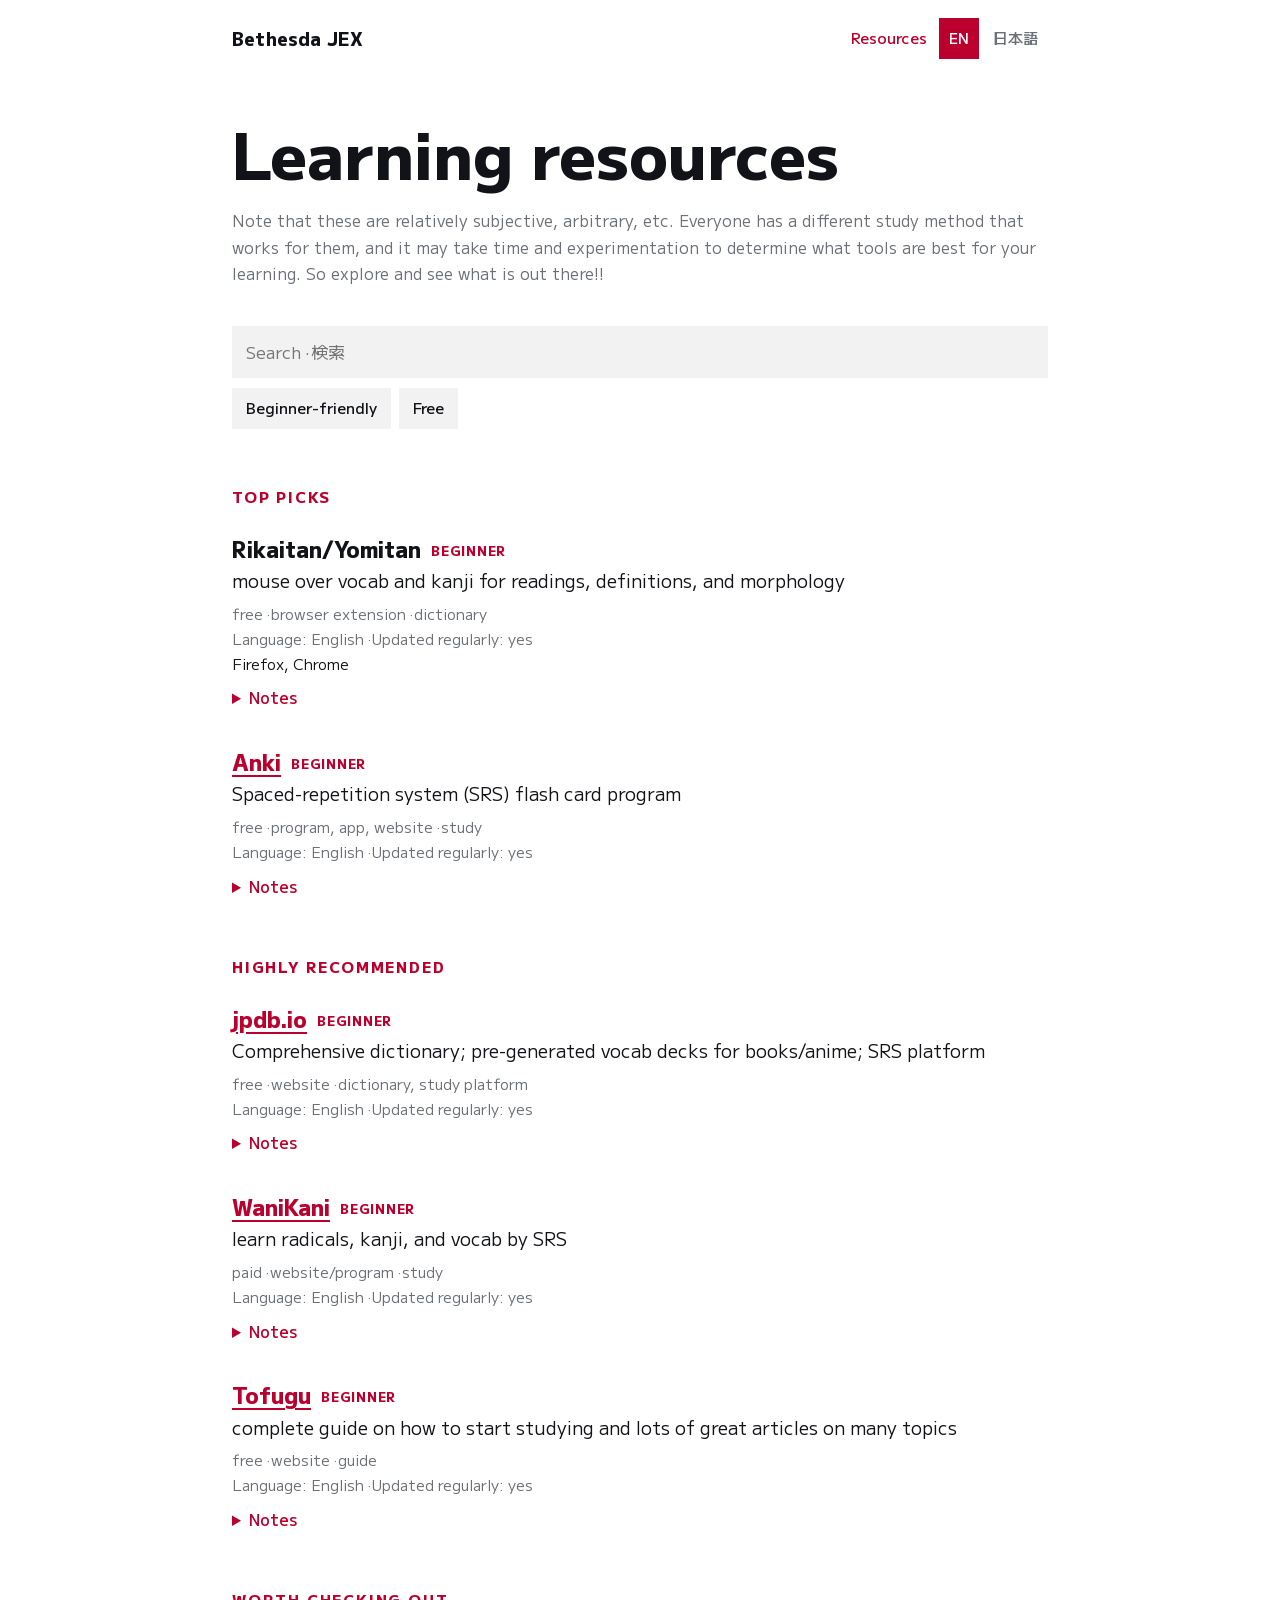
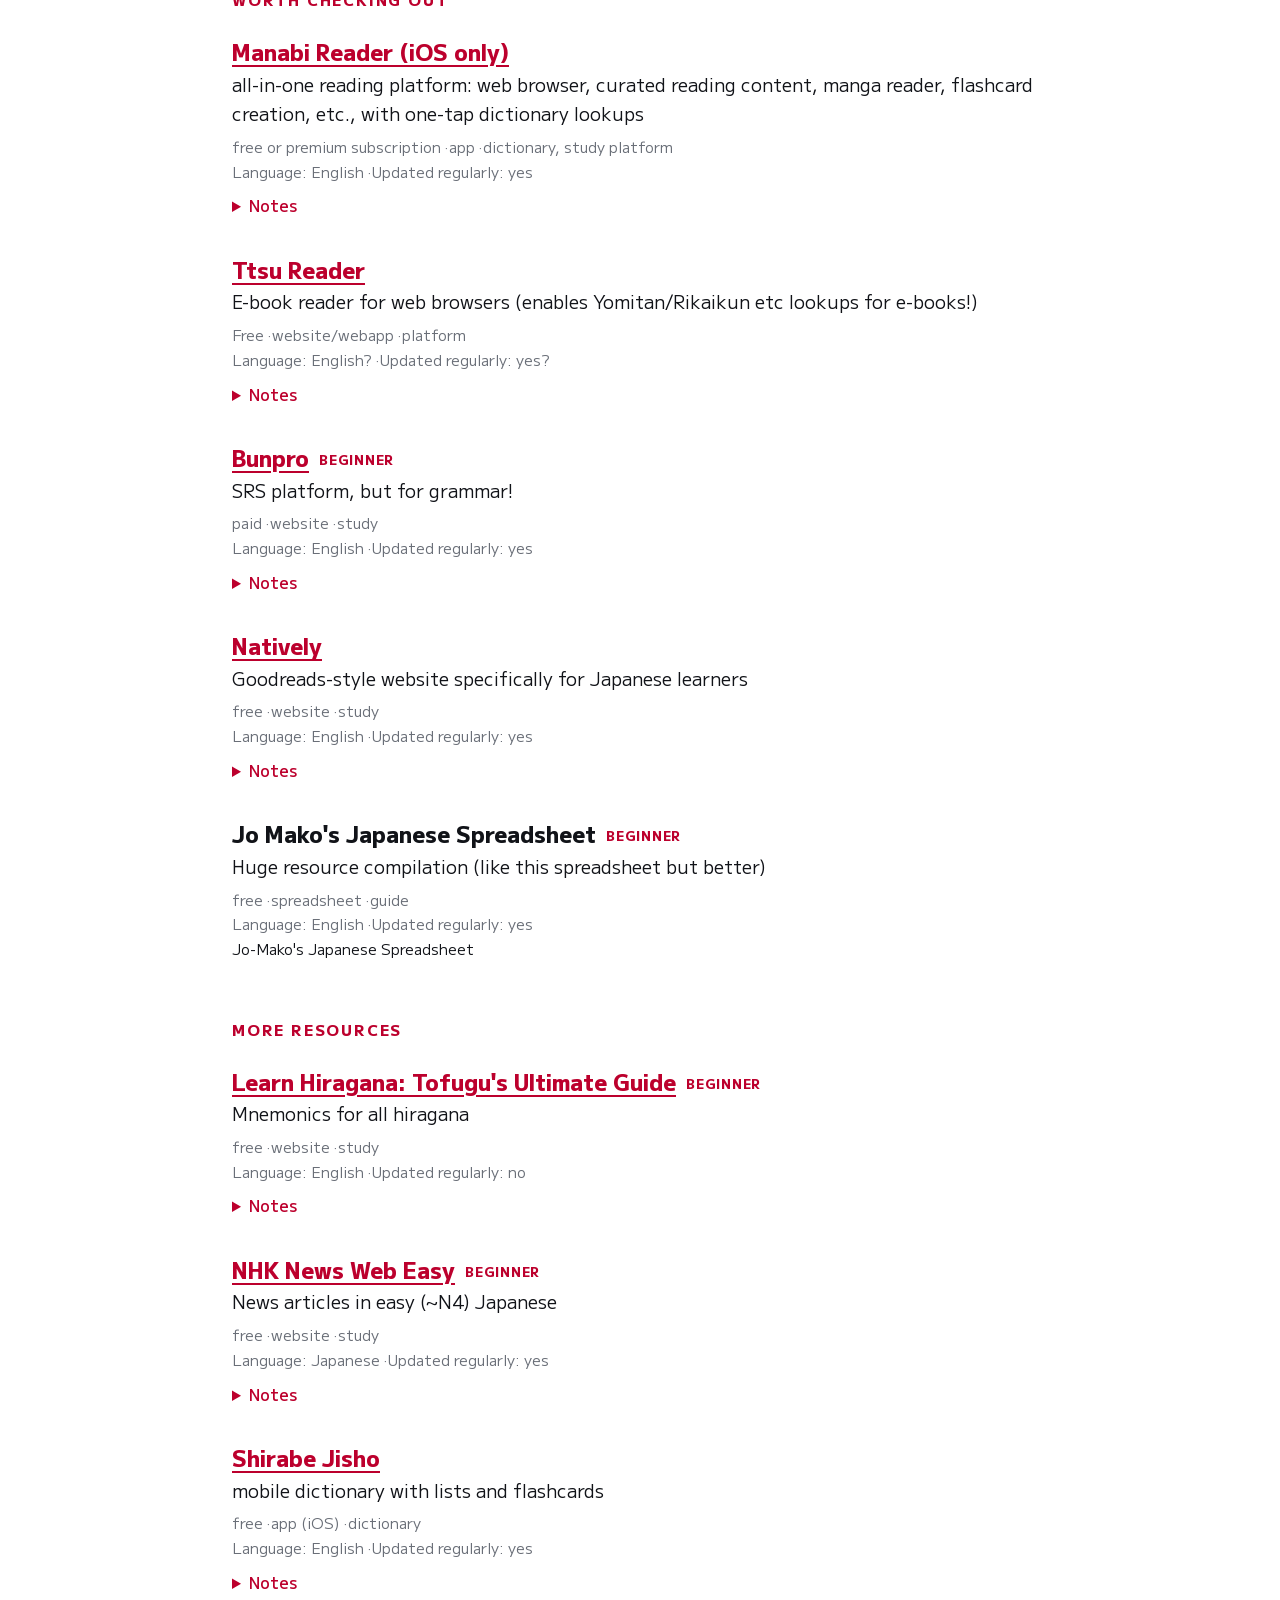
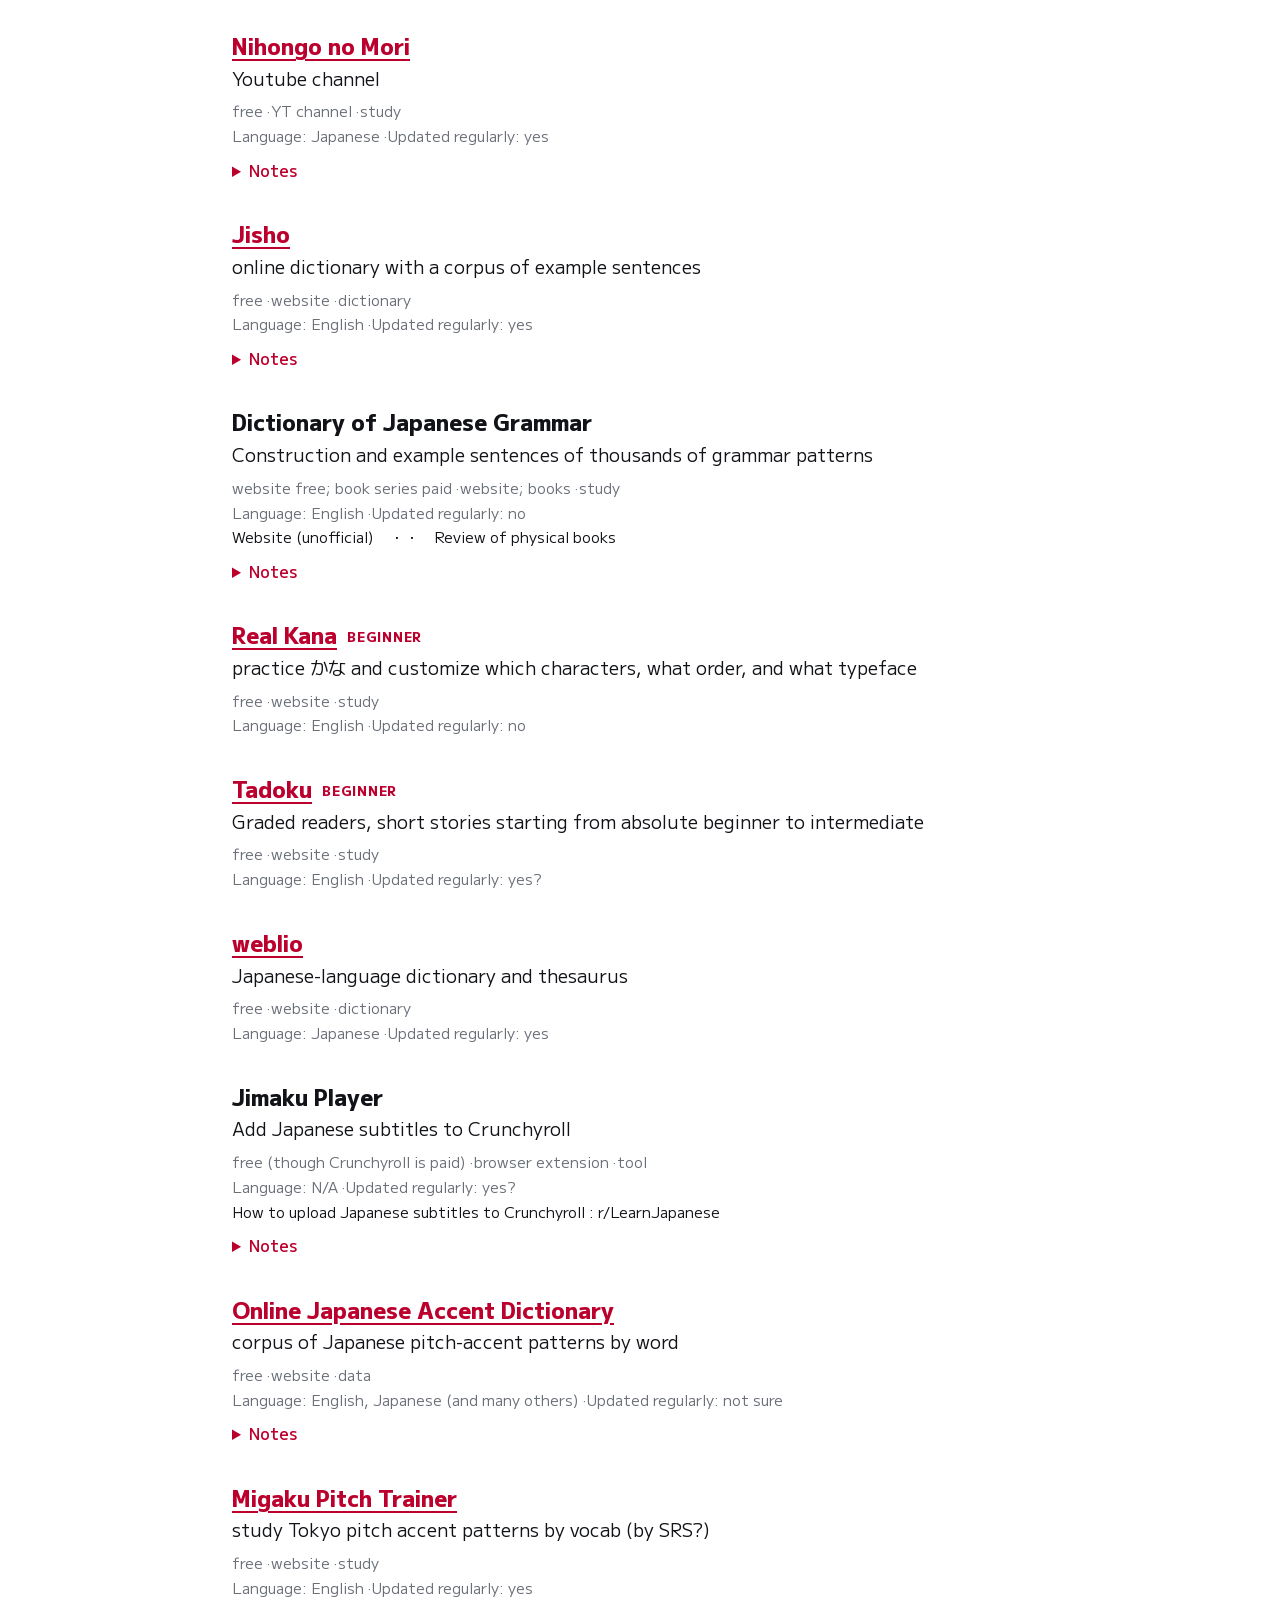
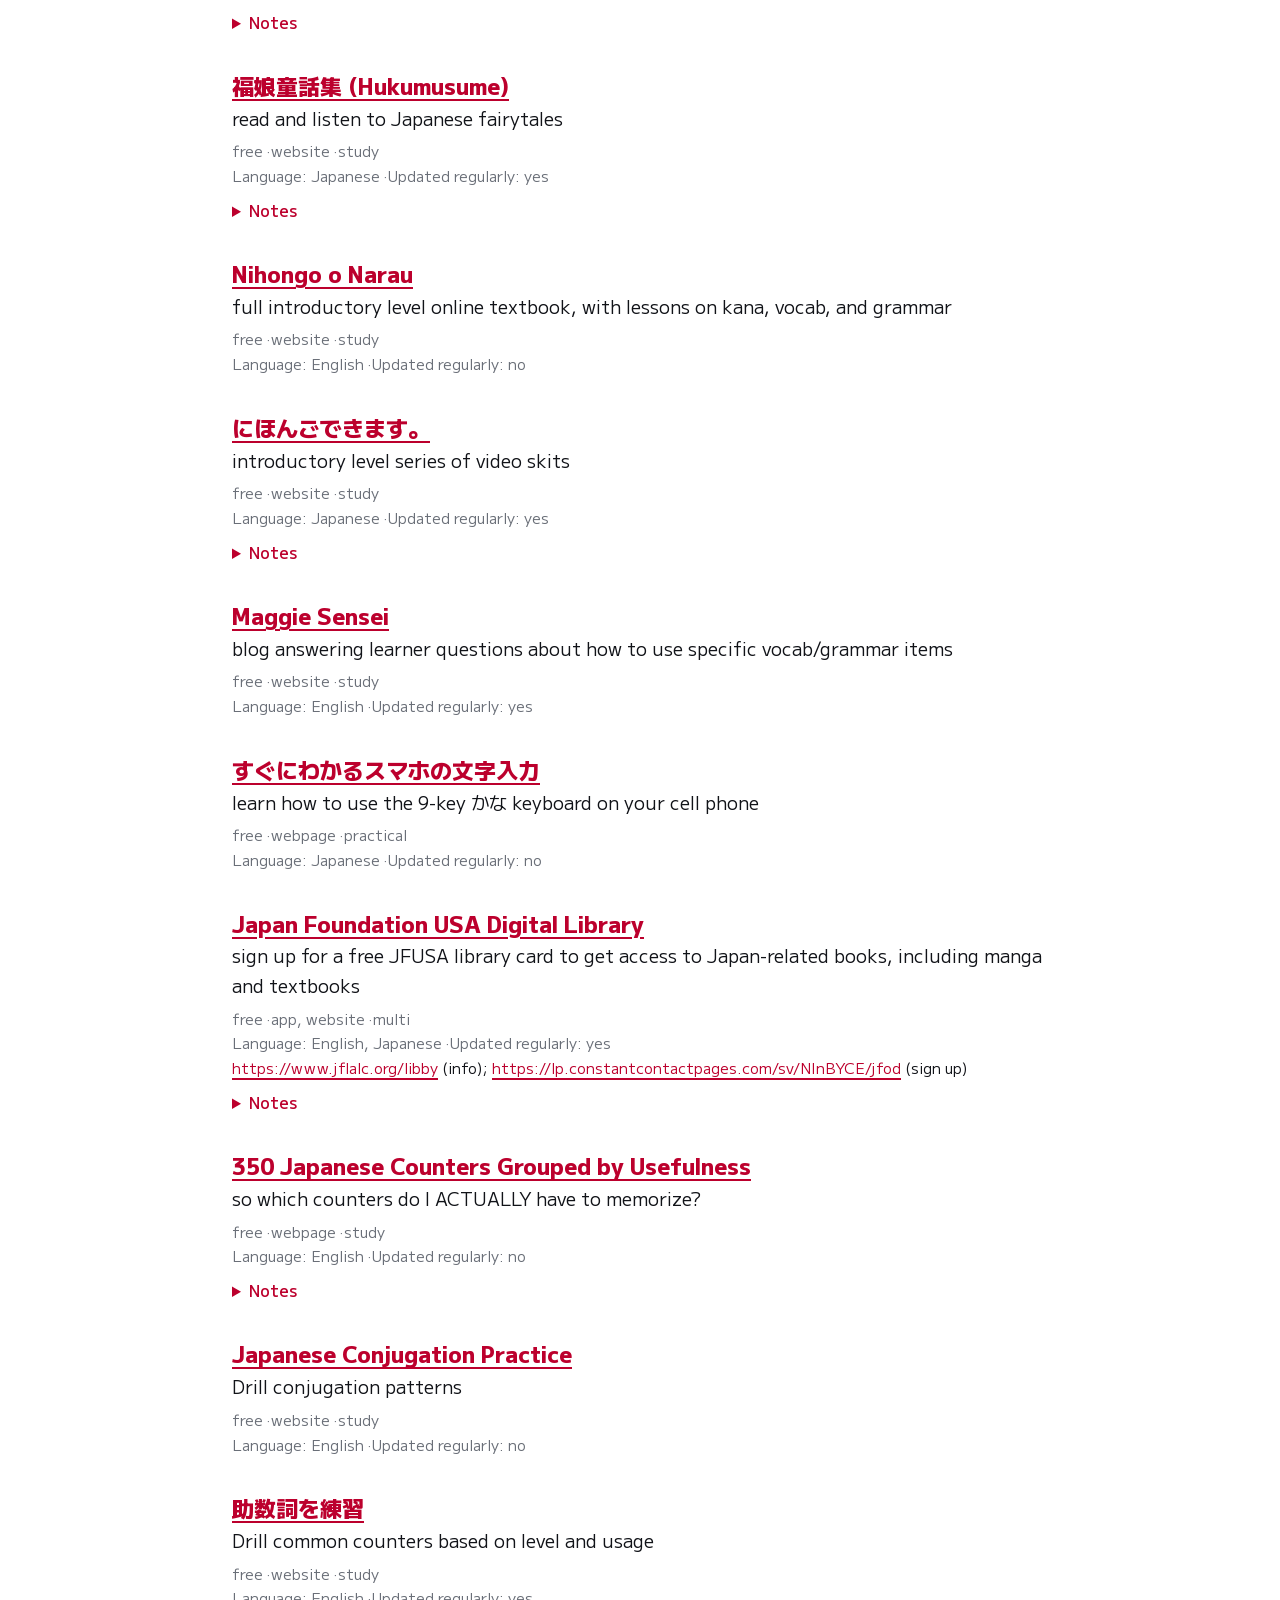
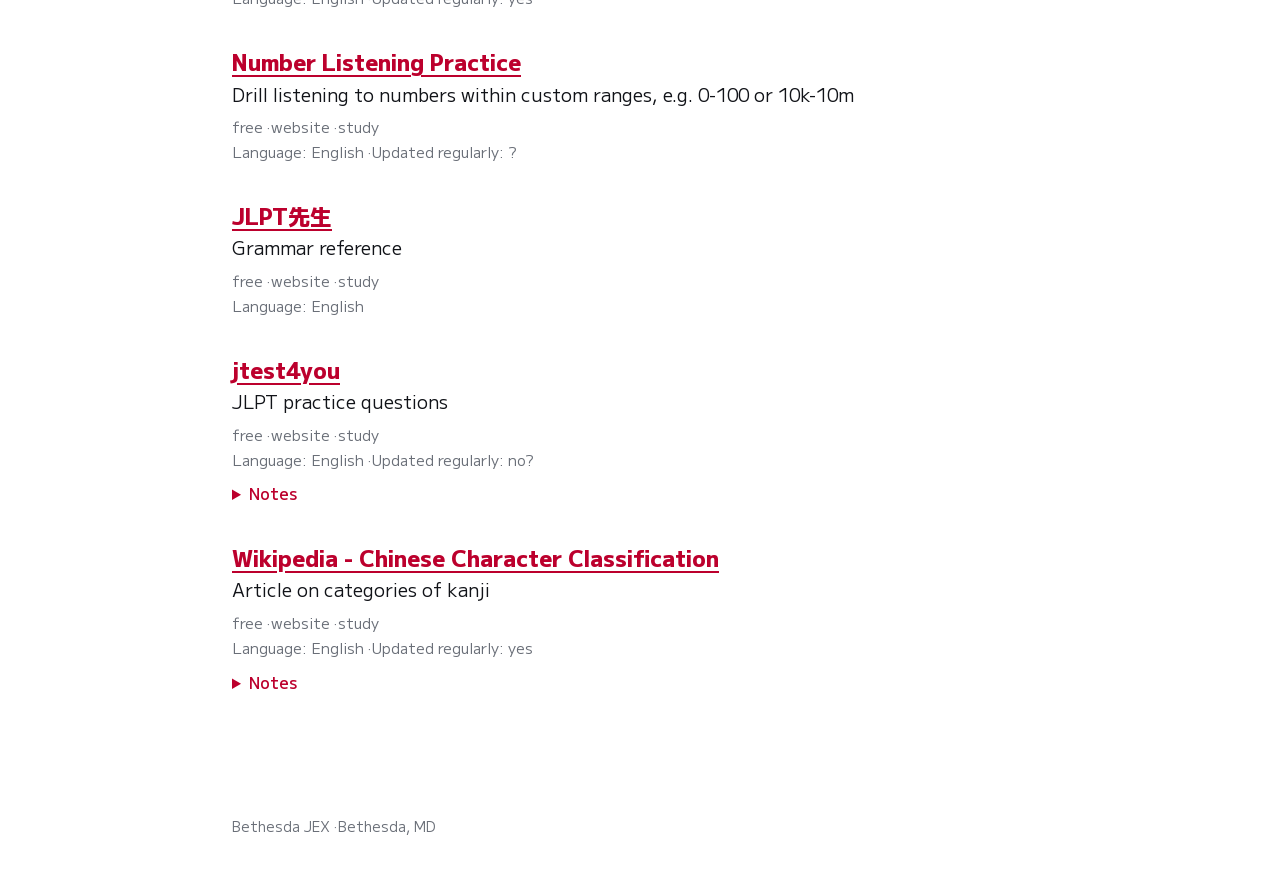
==== resources.html @ 96d26d93 "Add learning resources page and intro text" ====
<!doctype html>
<html lang="en">
<head>
  <meta charset="utf-8">
  <meta name="viewport" content="width=device-width, initial-scale=1">
  <title>Learning Resources · Bethesda JEX</title>
  <meta name="description" content="A list of resources for learning Japanese, from Bethesda JEX.">

  <script>
    (function () {
      var lang;
      try { lang = localStorage.getItem("lang"); } catch (e) {}
      if (lang !== "en" && lang !== "ja") {
        lang = (navigator.language || "").toLowerCase().indexOf("ja") === 0 ? "ja" : "en";
      }
      document.documentElement.setAttribute("data-lang", lang);
      document.documentElement.lang = lang;
    })();
  </script>

  <link rel="preconnect" href="https://fonts.googleapis.com">
  <link rel="preconnect" href="https://fonts.gstatic.com" crossorigin>
  <link href="https://fonts.googleapis.com/css2?family=M+PLUS+1:wght@400;500;800&display=swap" rel="stylesheet">
  <link rel="stylesheet" href="style.css">
</head>
<body>

  <header class="top">
    <a class="wordmark" href="/">Bethesda JEX</a>
    <a class="top-link" href="resources.html" aria-current="page">
      <span lang="en">Resources</span>
      <span lang="ja">学習リソース</span>
    </a>
    <nav class="lang-toggle" aria-label="Language">
      <button type="button" data-set-lang="en">EN</button>
      <button type="button" data-set-lang="ja">日本語</button>
    </nav>
  </header>

  <main>

    <section class="page-head">
      <h1>
        <span lang="en">Learning resources</span>
        <span lang="ja">学習リソース</span>
      </h1>
      <p lang="en">Note that these are relatively subjective, arbitrary, etc. Everyone has a different study method that works for them, and it may take time and experimentation to determine what tools are best for your learning. So explore and see what is out there!!</p>
      <p lang="ja">［ここに日本語の説明を入れてください。］</p>
    </section>

    <div class="filters">
      <input type="search" id="res-search" autocomplete="off"
             placeholder="Search · 検索" aria-label="Search">
      <div class="filter-buttons">
        <button type="button" data-filter="beginner" aria-pressed="false">
          <span lang="en">Beginner-friendly</span>
          <span lang="ja">初心者向け</span>
        </button>
        <button type="button" data-filter="free" aria-pressed="false">
          <span lang="en">Free</span>
          <span lang="ja">無料</span>
        </button>
      </div>
    </div>

    <!-- Filled in by resources.js from learning_resources.csv. -->
    <div id="resources"></div>

    <noscript>
      <p><a href="learning_resources.csv">learning_resources.csv</a></p>
    </noscript>

  </main>

  <footer class="bottom">
    <p>Bethesda JEX · Bethesda, MD</p>
  </footer>

  <script src="script.js"></script>
  <script src="resources.js"></script>
</body>
</html>
---- style.css ----
:root {
  --paper: #ffffff;
  --ink: #111318;
  --muted: #6a6f78;
  --accent: #bc002d;
  --wash: #f2f2f2;

  --gutter: 20px;
  --max: 880px;
}

* { box-sizing: border-box; }

html {
  -webkit-text-size-adjust: 100%;
}

body {
  margin: 0;
  background: var(--paper);
  color: var(--ink);
  font-family: "M PLUS 1", "Hiragino Sans", "Yu Gothic", system-ui, sans-serif;
  font-size: 18px;
  line-height: 1.65;
}

/* Language toggle: hide whichever language isn't selected. */
html[data-lang="en"] body [lang="ja"],
html[data-lang="ja"] body [lang="en"] {
  display: none;
}

img {
  display: block;
  max-width: 100%;
  height: auto;
}

a {
  color: var(--accent);
  text-decoration-thickness: 2px;
  text-underline-offset: 4px;
}

a:hover {
  color: var(--ink);
}

main,
.top,
.bottom {
  max-width: var(--max);
  margin: 0 auto;
  padding: 0 var(--gutter);
}

/* ---------- Header ---------- */

.top {
  display: flex;
  align-items: center;
  justify-content: space-between;
  padding-top: 18px;
  padding-bottom: 18px;
}

.wordmark {
  color: var(--ink);
  font-weight: 800;
  font-size: 18px;
  text-decoration: none;
  letter-spacing: 0.01em;
}

.lang-toggle {
  display: flex;
  gap: 4px;
}

.lang-toggle button {
  font: inherit;
  font-size: 15px;
  font-weight: 500;
  color: var(--muted);
  background: none;
  border: 0;
  padding: 8px 10px;
  cursor: pointer;
}

.lang-toggle button[aria-pressed="true"] {
  color: var(--paper);
  background: var(--accent);
}

/* ---------- Hero ---------- */

.hero {
  padding-top: 40px;
}

.hero h1 {
  margin: 0;
  font-size: clamp(34px, 9vw, 76px);
  font-weight: 800;
  line-height: 1.08;
  letter-spacing: -0.01em;
}

.hero-when {
  margin: 20px 0 0;
  font-size: 20px;
  font-weight: 500;
  color: var(--accent);
}

.hero-img {
  width: calc(100% + 2 * var(--gutter));
  max-width: none;
  margin: 40px calc(-1 * var(--gutter)) 0;
  aspect-ratio: 3 / 2;
  object-fit: cover;
}

/* ---------- Sections ---------- */

section + section {
  margin-top: 88px;
}

.label {
  margin: 0 0 24px;
  font-size: 15px;
  font-weight: 800;
  letter-spacing: 0.12em;
  text-transform: uppercase;
  color: var(--accent);
}

/* ---------- Intro ---------- */

.intro-body {
  display: grid;
  gap: 32px;
}

.intro-text p {
  margin: 0 0 1em;
  font-size: 20px;
}

.intro-img {
  width: 100%;
  aspect-ratio: 4 / 3;
  object-fit: cover;
}

/* ---------- Meetings ---------- */

.where {
  margin: 0 0 40px;
  font-size: 20px;
  font-weight: 500;
}

.where a {
  font-weight: 400;
  font-size: 17px;
}

.dates {
  list-style: none;
  margin: 0;
  padding: 0;
}

.date {
  display: grid;
  grid-template-columns: 84px 1fr;
  column-gap: 18px;
  align-items: baseline;
  padding: 14px 0;
}

.date-day {
  font-size: 44px;
  font-weight: 800;
  line-height: 1;
  text-align: right;
  font-variant-numeric: tabular-nums;
}

.date-meta {
  line-height: 1.35;
}

.date-month {
  font-weight: 800;
  font-size: 20px;
}

.date-time {
  color: var(--muted);
  font-size: 16px;
}

.date.is-next .date-day,
.date.is-next .date-month {
  color: var(--accent);
}

.date.is-next .date-day {
  font-size: 64px;
}

.next-tag {
  display: inline-block;
  margin-left: 8px;
  padding: 1px 8px;
  font-size: 13px;
  font-weight: 800;
  letter-spacing: 0.06em;
  color: var(--paper);
  background: var(--accent);
  vertical-align: 3px;
}

.date.is-cancelled .date-day,
.date.is-cancelled .date-month {
  color: var(--muted);
  text-decoration: line-through;
  text-decoration-thickness: 3px;
}

.add-cal {
  margin: 32px 0 0;
  font-weight: 500;
}

/* ---------- Social ---------- */

.big-link {
  font-size: clamp(24px, 6vw, 36px);
  font-weight: 800;
  word-break: break-word;
}

/* ---------- Footer ---------- */

.bottom {
  margin-top: 120px;
  padding-bottom: 40px;
  font-size: 14px;
  color: var(--muted);
}

/* ---------- Wider screens ---------- */

@media (min-width: 720px) {
  :root { --gutter: 32px; }

  .hero { padding-top: 72px; }

  .hero-img {
    width: 100%;
    margin: 56px 0 0;
    aspect-ratio: 16 / 9;
  }

  .intro-body {
    grid-template-columns: 1fr 1fr;
    gap: 48px;
    align-items: start;
  }

  section + section { margin-top: 120px; }
}

.nowrap { white-space: nowrap; }

/* ---------- Header link ---------- */

.top { gap: 12px; }

.top-link {
  margin-left: auto;
  font-size: 15px;
  font-weight: 500;
  color: var(--ink);
  text-decoration: none;
}

.top-link[aria-current="page"] {
  color: var(--accent);
}

/* ---------- Resources page ---------- */

.page-head {
  padding-top: 40px;
}

.page-head h1 {
  margin: 0 0 20px;
  font-size: clamp(34px, 9vw, 64px);
  font-weight: 800;
  line-height: 1.1;
}

.page-head p {
  margin: 0;
  color: var(--muted);
  font-size: 16px;
}

.filters {
  margin: 40px 0 16px;
  display: flex;
  flex-wrap: wrap;
  gap: 10px;
}

.filters input {
  flex: 1 1 100%;
  font: inherit;
  font-size: 17px;
  padding: 12px 14px;
  border: 0;
  border-radius: 0;
  background: var(--wash);
  color: var(--ink);
  -webkit-appearance: none;
  appearance: none;
}

.filters input:focus {
  outline: 2px solid var(--accent);
  outline-offset: 0;
}

.filter-buttons {
  display: flex;
  gap: 8px;
}

.filter-buttons button {
  font: inherit;
  font-size: 15px;
  font-weight: 500;
  padding: 8px 14px;
  border: 0;
  border-radius: 0;
  background: var(--wash);
  color: var(--ink);
  cursor: pointer;
}

.filter-buttons button[aria-pressed="true"] {
  background: var(--accent);
  color: var(--paper);
}

.res-group {
  margin-top: 56px;
}

.res + .res {
  margin-top: 36px;
}

.res-name {
  margin: 0 0 4px;
  font-size: 22px;
  font-weight: 800;
  line-height: 1.3;
}

.res-tag {
  margin-left: 10px;
  font-size: 13px;
  font-weight: 800;
  letter-spacing: 0.06em;
  text-transform: uppercase;
  color: var(--accent);
  vertical-align: 2px;
  white-space: nowrap;
}

.res-desc {
  margin: 0 0 6px;
}

.res-meta,
.res-where {
  margin: 0;
  font-size: 15px;
  color: var(--muted);
}

.res-where {
  color: var(--ink);
}

.res-notes {
  margin-top: 8px;
  font-size: 16px;
}

.res-notes summary {
  cursor: pointer;
  font-weight: 500;
  color: var(--accent);
}

.res-notes p {
  margin: 8px 0 0;
}

.res-empty {
  margin-top: 40px;
  color: var(--muted);
}
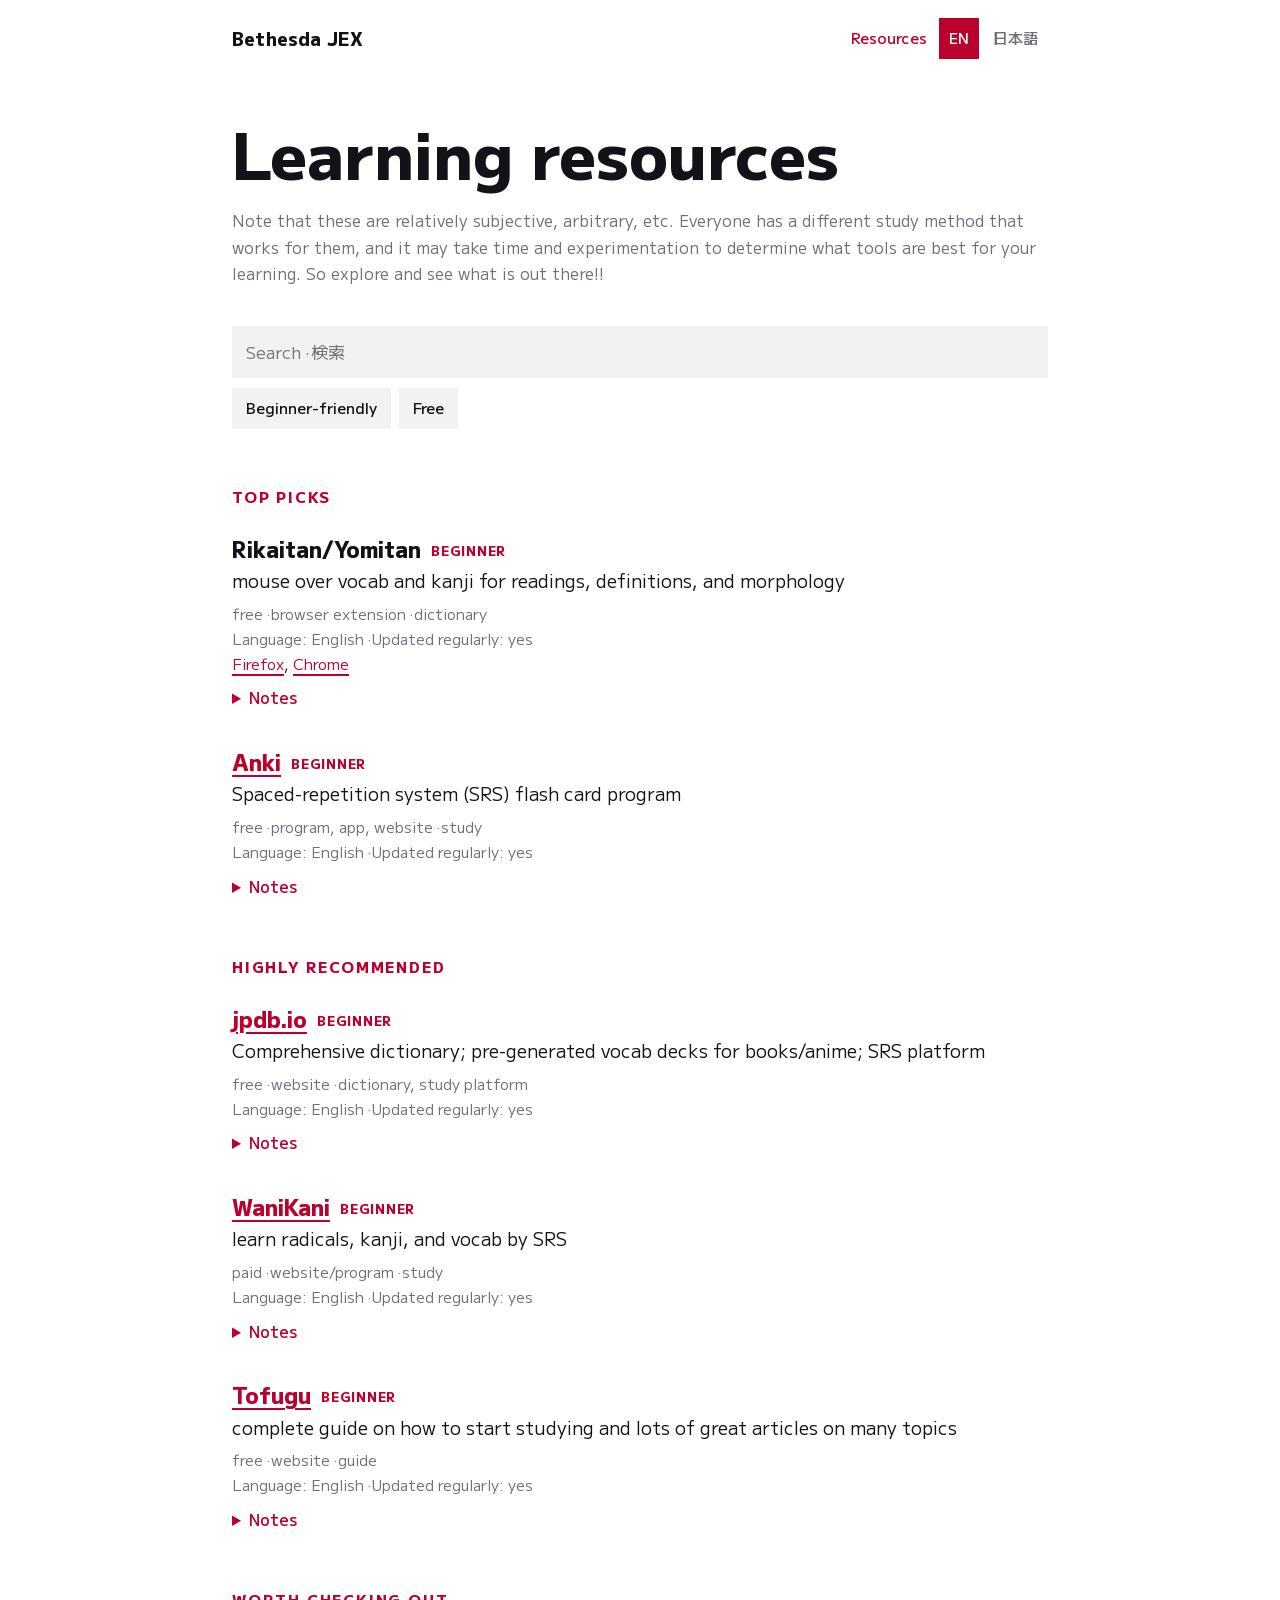
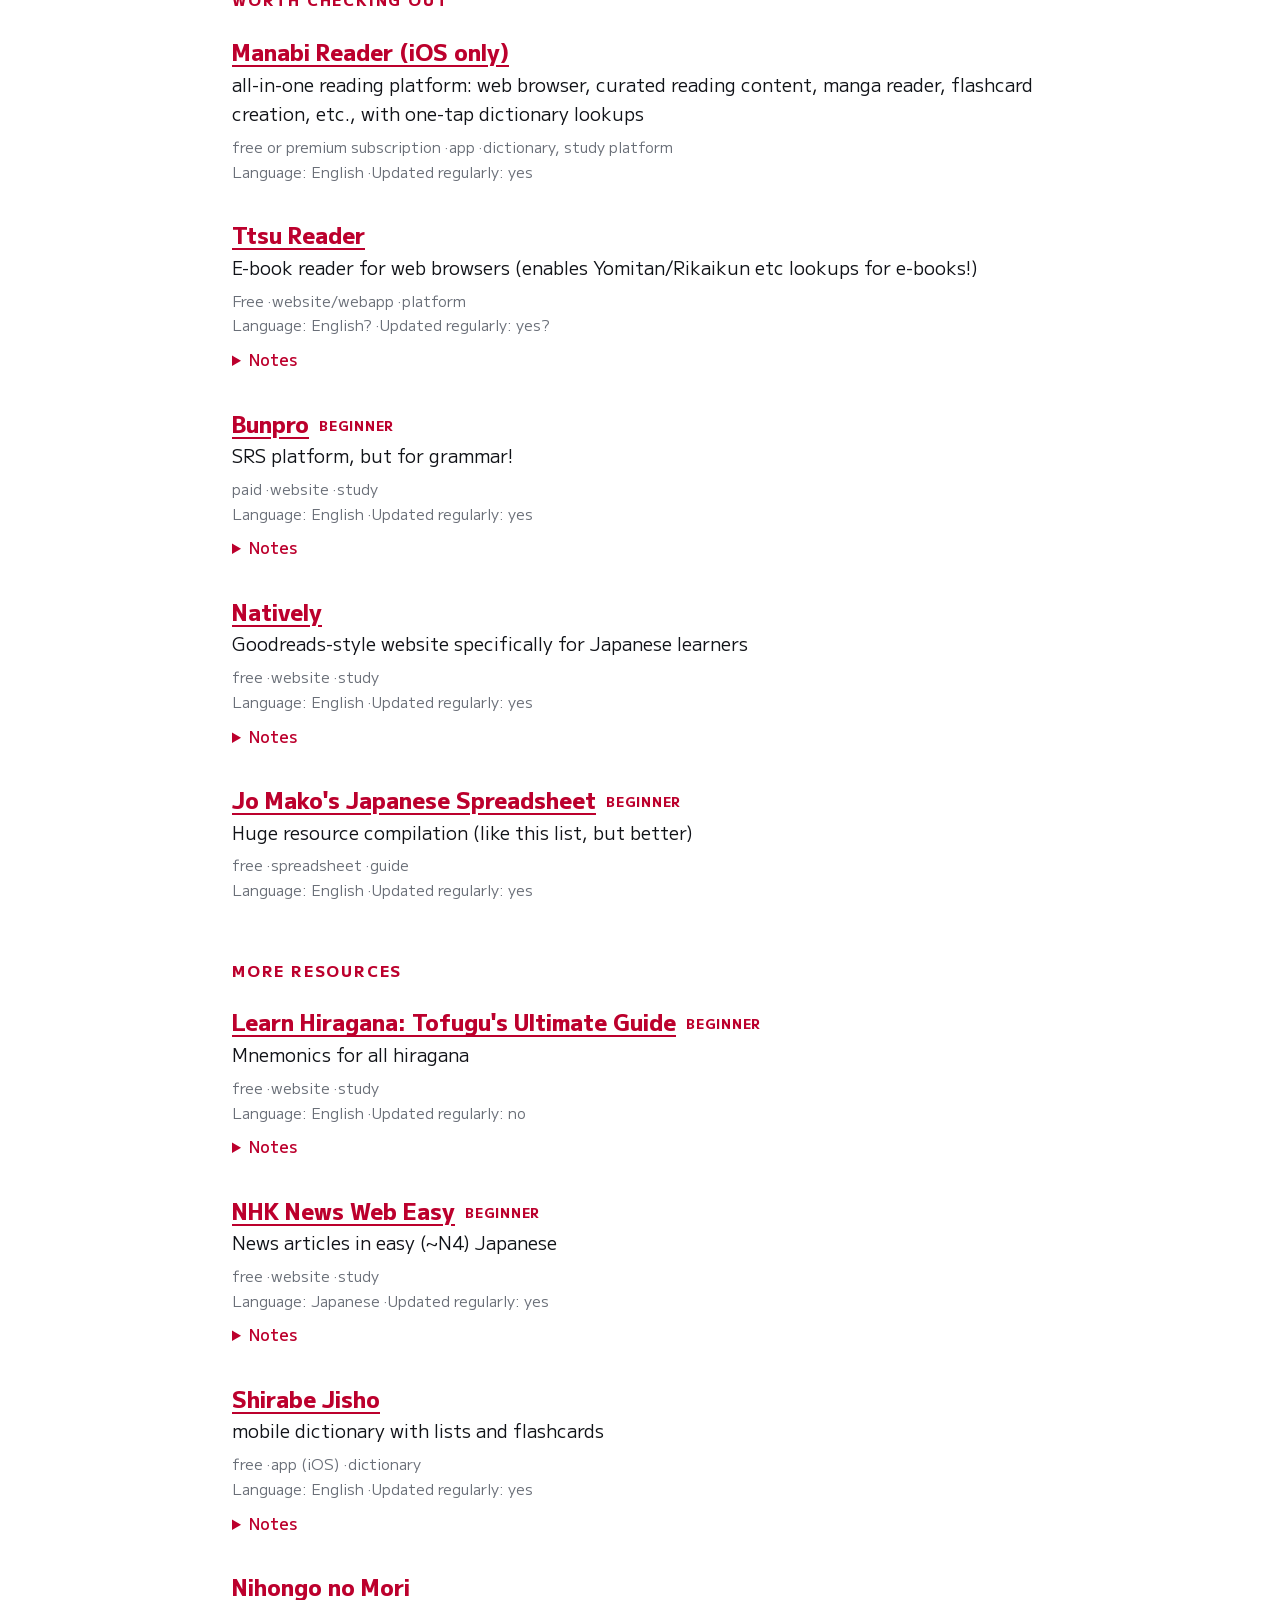
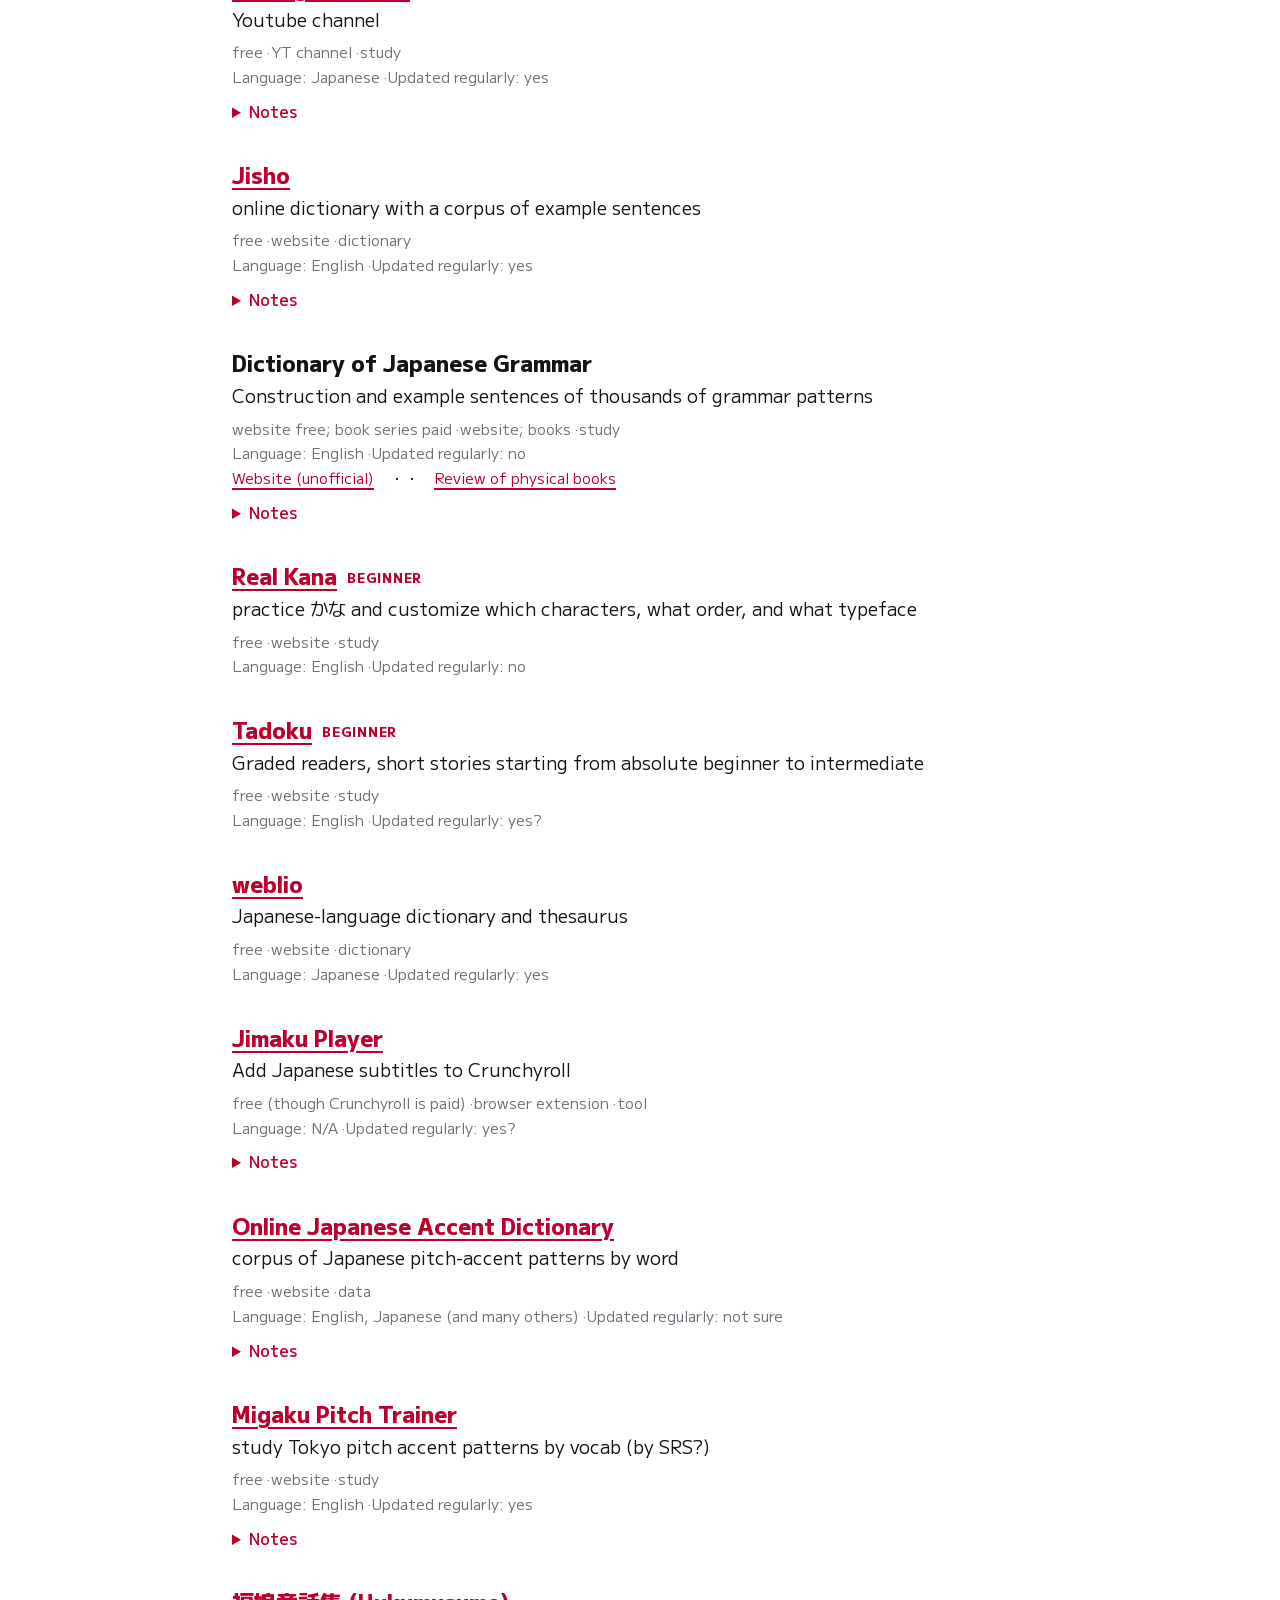
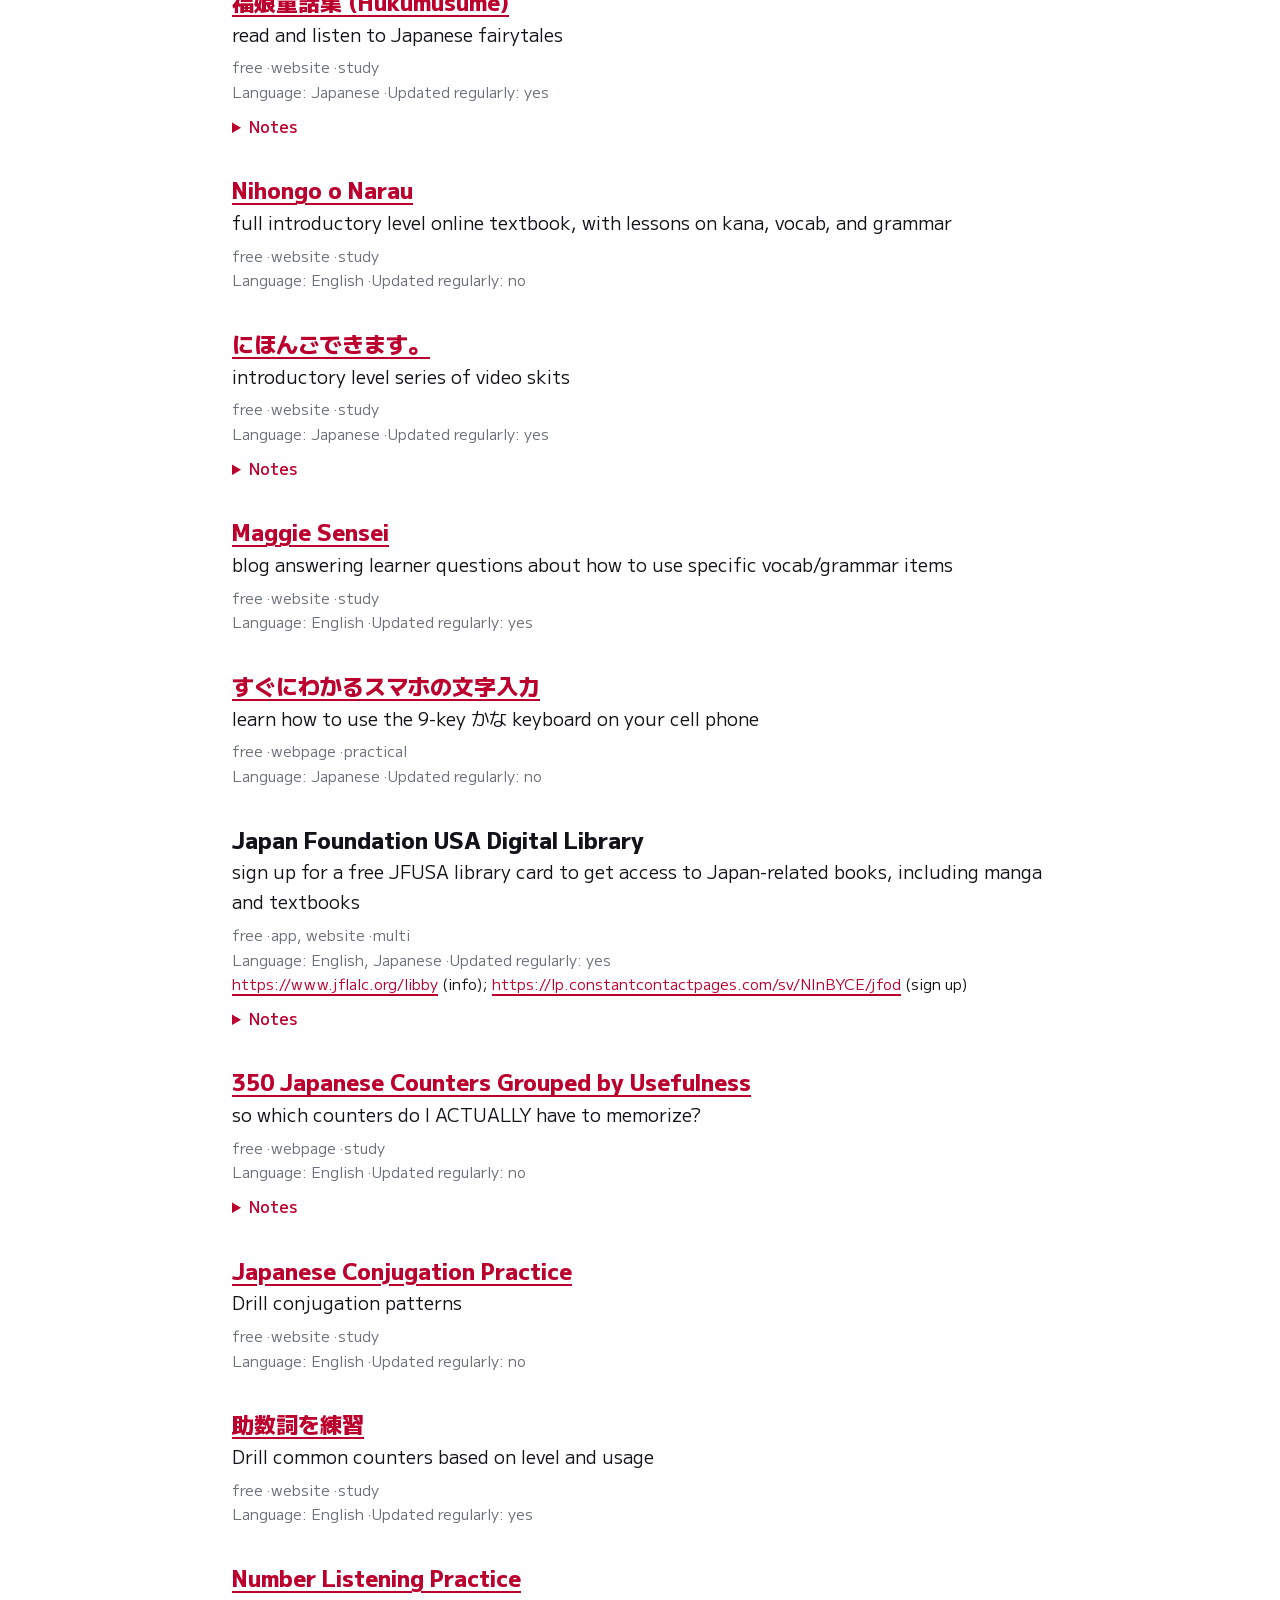
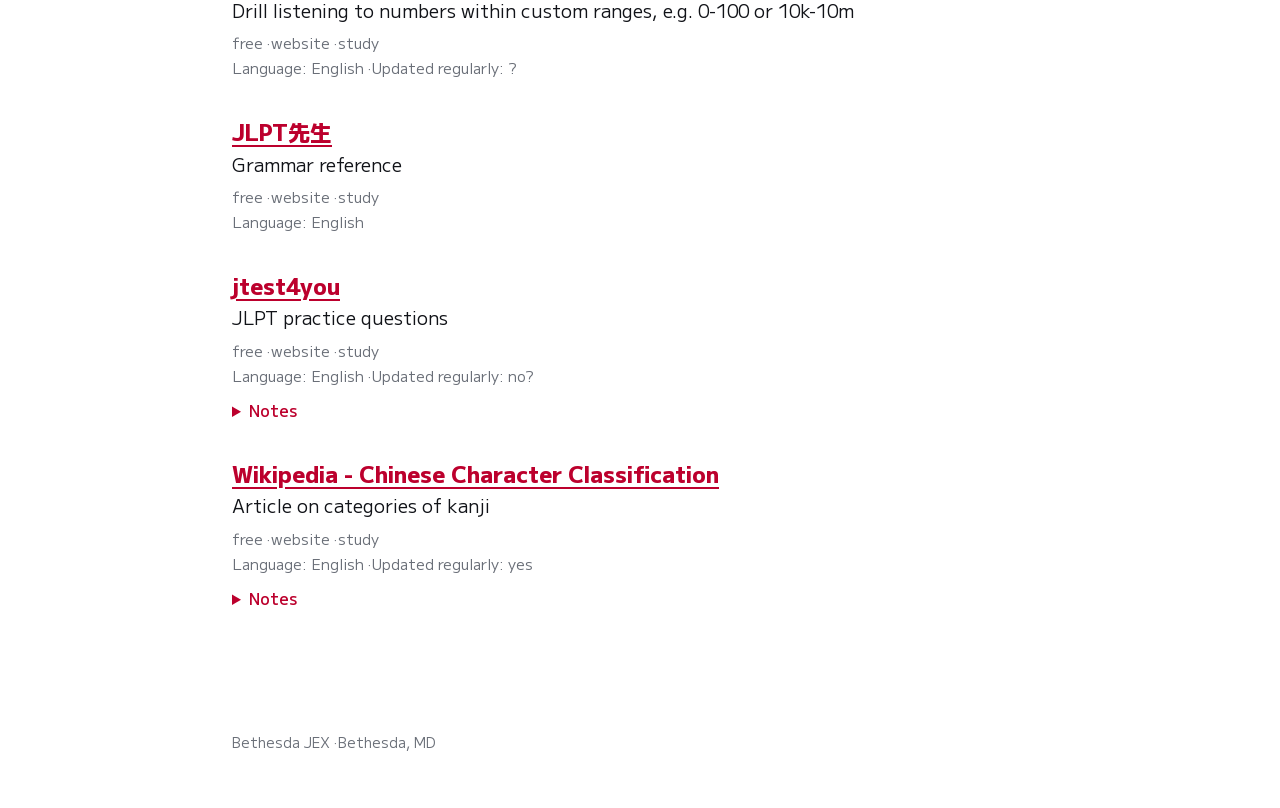
==== commit 3e9e8b80: "Build resources page from Sheets export with links; Japanese text fixes" ====
--- a/resources.html
+++ b/resources.html
@@ -45,7 +45,7 @@
         <span lang="ja">学習リソース</span>
       </h1>
       <p lang="en">Note that these are relatively subjective, arbitrary, etc. Everyone has a different study method that works for them, and it may take time and experimentation to determine what tools are best for your learning. So explore and see what is out there!!</p>
-      <p lang="ja">［ここに日本語の説明を入れてください。］</p>
+      <p lang="ja">日本語の勉強のためのリソースですー</p>
     </section>
 
     <div class="filters">
@@ -63,11 +63,11 @@
       </div>
     </div>
 
-    <!-- Filled in by resources.js from learning_resources.csv. -->
+    <!-- Filled in by resources.js from resources.json. -->
     <div id="resources"></div>
 
     <noscript>
-      <p><a href="learning_resources.csv">learning_resources.csv</a></p>
+      <p>This list needs JavaScript. / このリストにはJavaScriptが必要です。</p>
     </noscript>
 
   </main>
--- a/style.css
+++ b/style.css
@@ -183,6 +183,7 @@
 }
 
 .date-day {
+  white-space: nowrap;
   font-size: 44px;
   font-weight: 800;
   line-height: 1;
@@ -420,3 +421,12 @@
   margin-top: 40px;
   color: var(--muted);
 }
+
+.date-unit {
+  font-size: 0.45em;
+  margin-left: 2px;
+}
+
+html[data-lang="ja"] .date {
+  grid-template-columns: 124px 1fr;
+}
